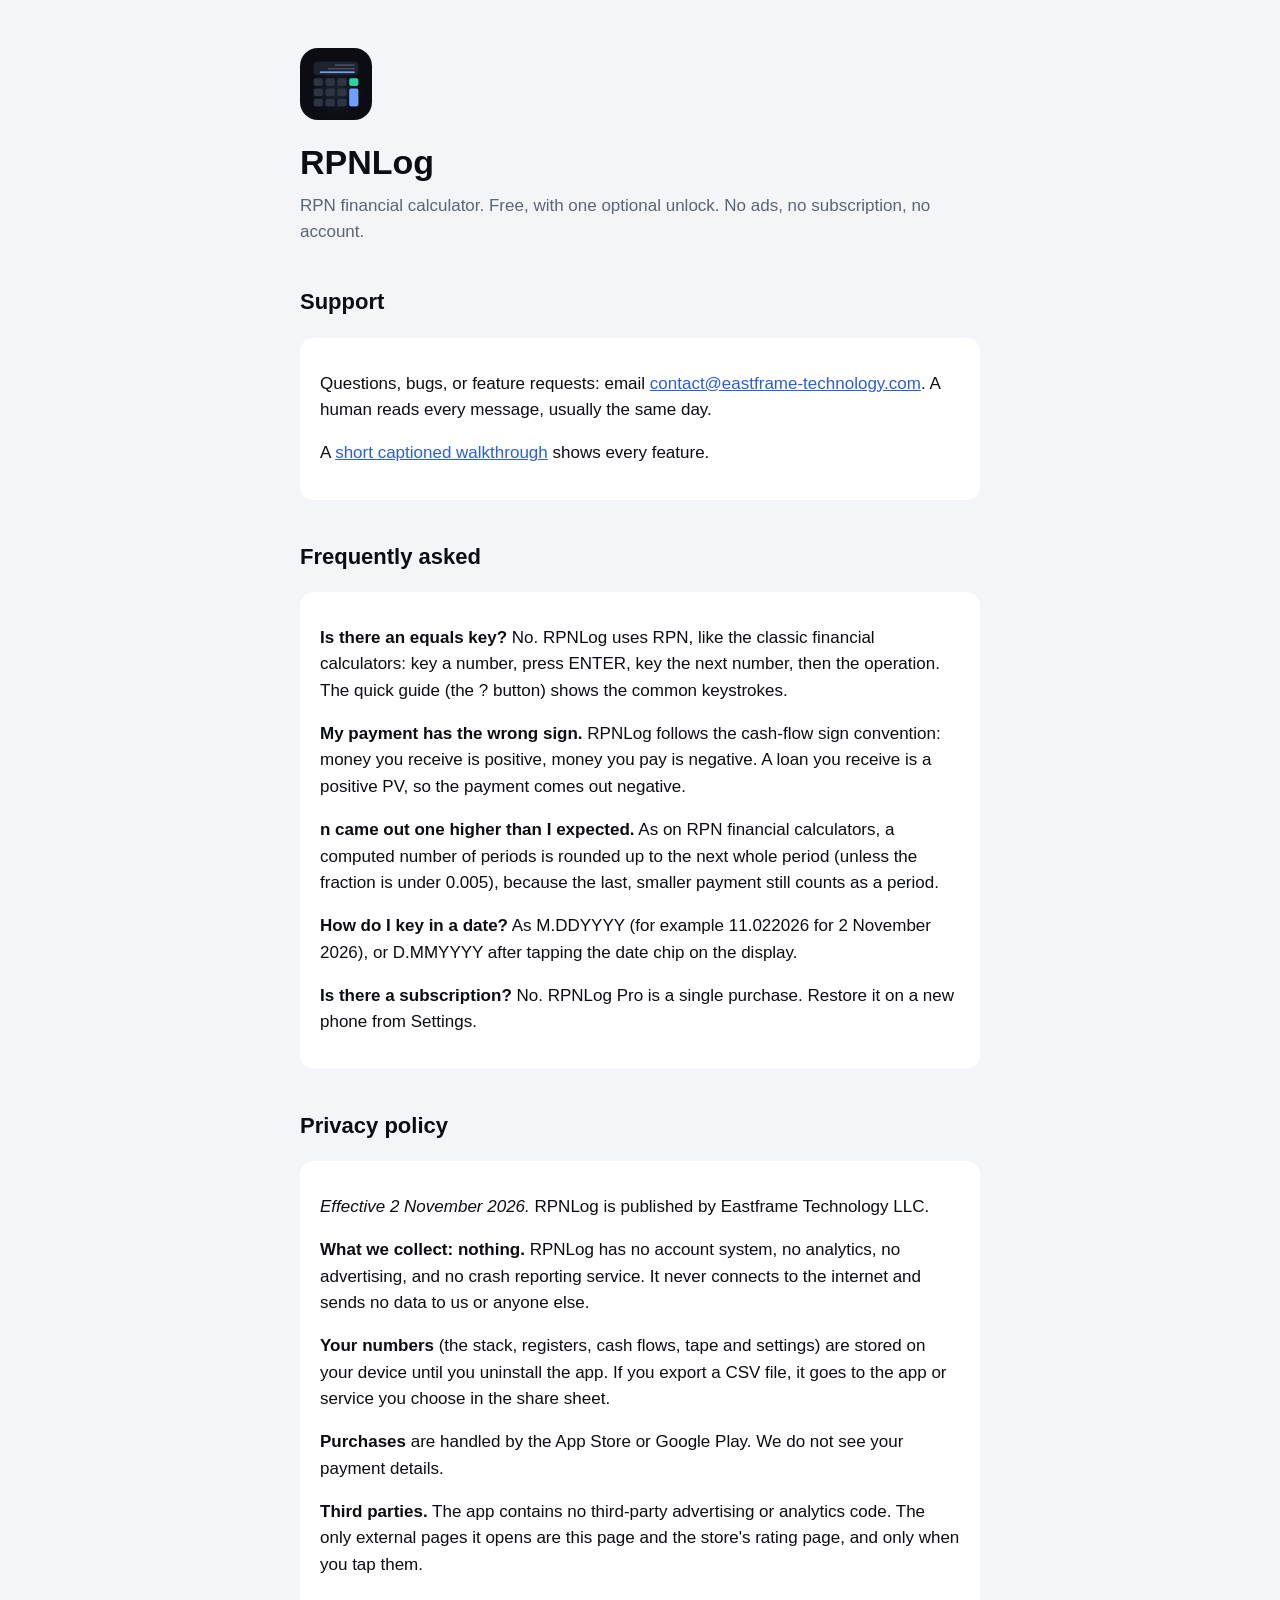
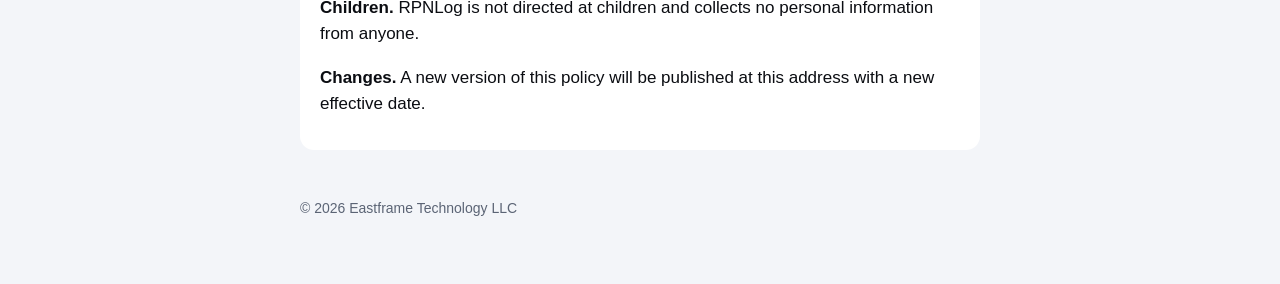
==== index.html @ e07fd2d0 "RPNLog support page and privacy policy Co-Authored-By: Claude Opus 5.5 <noreply@anthropic.com>" ====
<!doctype html>
<html lang="en">
<head>
<meta charset="utf-8">
<meta name="viewport" content="width=device-width, initial-scale=1">
<title>RPNLog support</title>
<meta name="description" content="Support and privacy policy for RPNLog, the RPN financial calculator.">
<style>
  :root { color-scheme: light dark; --bg:#f3f5f9; --fg:#0b0d12; --muted:#5b6475; --accent:#2b5fd9; --card:#ffffff; }
  @media (prefers-color-scheme: dark) { :root { --bg:#0b0d12; --fg:#ecf0f8; --muted:#9aa3b5; --accent:#6ea0ff; --card:#151922; } }
  body { margin:0; background:var(--bg); color:var(--fg); font:17px/1.55 -apple-system, BlinkMacSystemFont, "Segoe UI", Roboto, sans-serif; }
  main { max-width:680px; margin:0 auto; padding:48px 16px 64px; }
  h1 { font-size:34px; margin:0 0 4px; } h2 { margin-top:40px; font-size:22px; }
  p.lead { color:var(--muted); margin-top:0; }
  .card { background:var(--card); border-radius:14px; padding:16px 20px; margin:16px 0; }
  a { color:var(--accent); }
  .logo { width:72px; height:72px; border-radius:18px; display:block; margin-bottom:16px; }
  footer { color:var(--muted); font-size:14px; margin-top:48px; }
</style>
</head>
<body>
<main>
  <img class="logo" src="icon.png" alt="">
  <h1>RPNLog</h1>
  <p class="lead">RPN financial calculator. Free, with one optional unlock. No ads, no subscription, no account.</p>

  <h2 id="support">Support</h2>
  <div class="card">
    <p>Questions, bugs, or feature requests: email <a href="mailto:contact@eastframe-technology.com">contact@eastframe-technology.com</a>. A human reads every message, usually the same day.</p>
    <p>A <a href="rpnlog-ios-demo.mp4">short captioned walkthrough</a> shows every feature.</p>
  </div>

  <h2>Frequently asked</h2>
  <div class="card">
    <p><strong>Is there an equals key?</strong> No. RPNLog uses RPN, like the classic financial calculators: key a number, press ENTER, key the next number, then the operation. The quick guide (the ? button) shows the common keystrokes.</p>
    <p><strong>My payment has the wrong sign.</strong> RPNLog follows the cash-flow sign convention: money you receive is positive, money you pay is negative. A loan you receive is a positive PV, so the payment comes out negative.</p>
    <p><strong>n came out one higher than I expected.</strong> As on RPN financial calculators, a computed number of periods is rounded up to the next whole period (unless the fraction is under 0.005), because the last, smaller payment still counts as a period.</p>
    <p><strong>How do I key in a date?</strong> As M.DDYYYY (for example 11.022026 for 2 November 2026), or D.MMYYYY after tapping the date chip on the display.</p>
    <p><strong>Is there a subscription?</strong> No. RPNLog Pro is a single purchase. Restore it on a new phone from Settings.</p>
  </div>

  <h2 id="privacy">Privacy policy</h2>
  <div class="card">
    <p><em>Effective 2 November 2026.</em> RPNLog is published by Eastframe Technology LLC.</p>
    <p><strong>What we collect: nothing.</strong> RPNLog has no account system, no analytics, no advertising, and no crash reporting service. It never connects to the internet and sends no data to us or anyone else.</p>
    <p><strong>Your numbers</strong> (the stack, registers, cash flows, tape and settings) are stored on your device until you uninstall the app. If you export a CSV file, it goes to the app or service you choose in the share sheet.</p>
    <p><strong>Purchases</strong> are handled by the App Store or Google Play. We do not see your payment details.</p>
    <p><strong>Third parties.</strong> The app contains no third-party advertising or analytics code. The only external pages it opens are this page and the store's rating page, and only when you tap them.</p>
    <p><strong>Children.</strong> RPNLog is not directed at children and collects no personal information from anyone.</p>
    <p><strong>Changes.</strong> A new version of this policy will be published at this address with a new effective date.</p>
  </div>

  <footer>© 2026 Eastframe Technology LLC</footer>
</main>
</body>
</html>
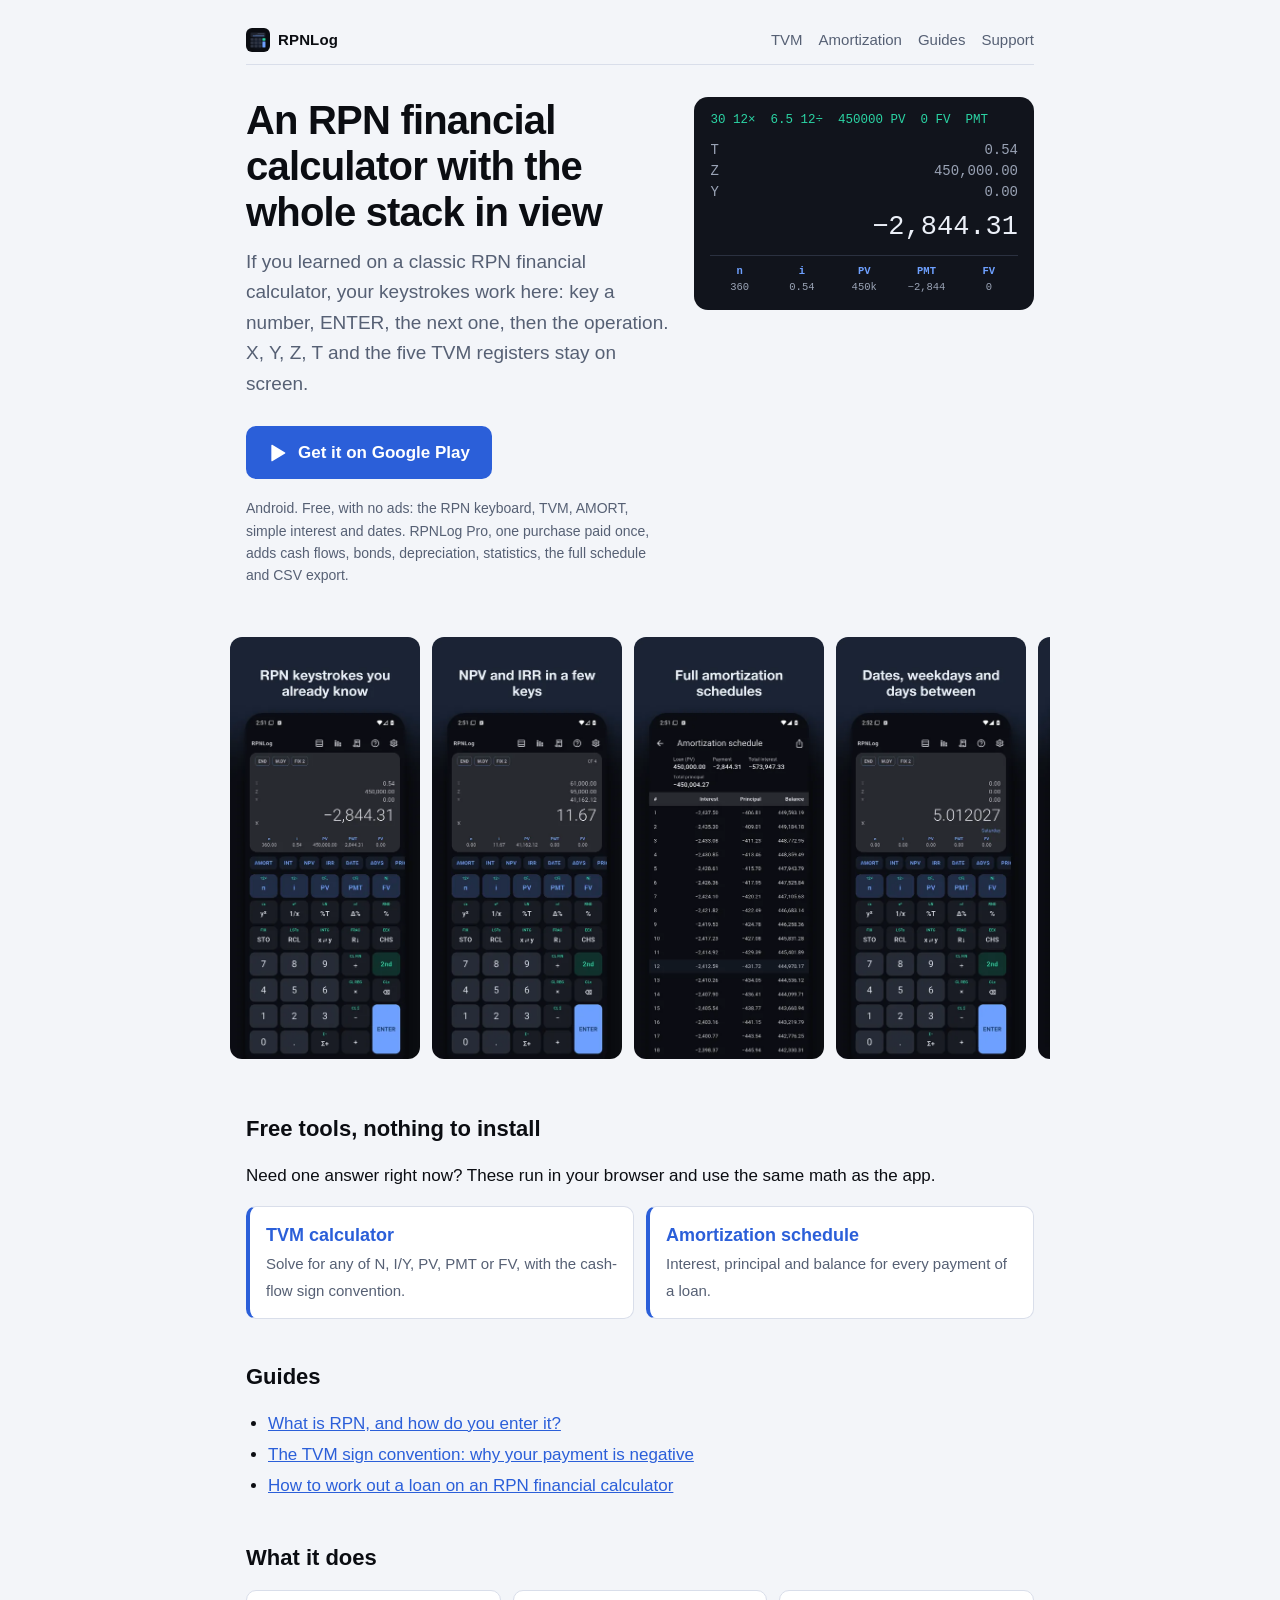
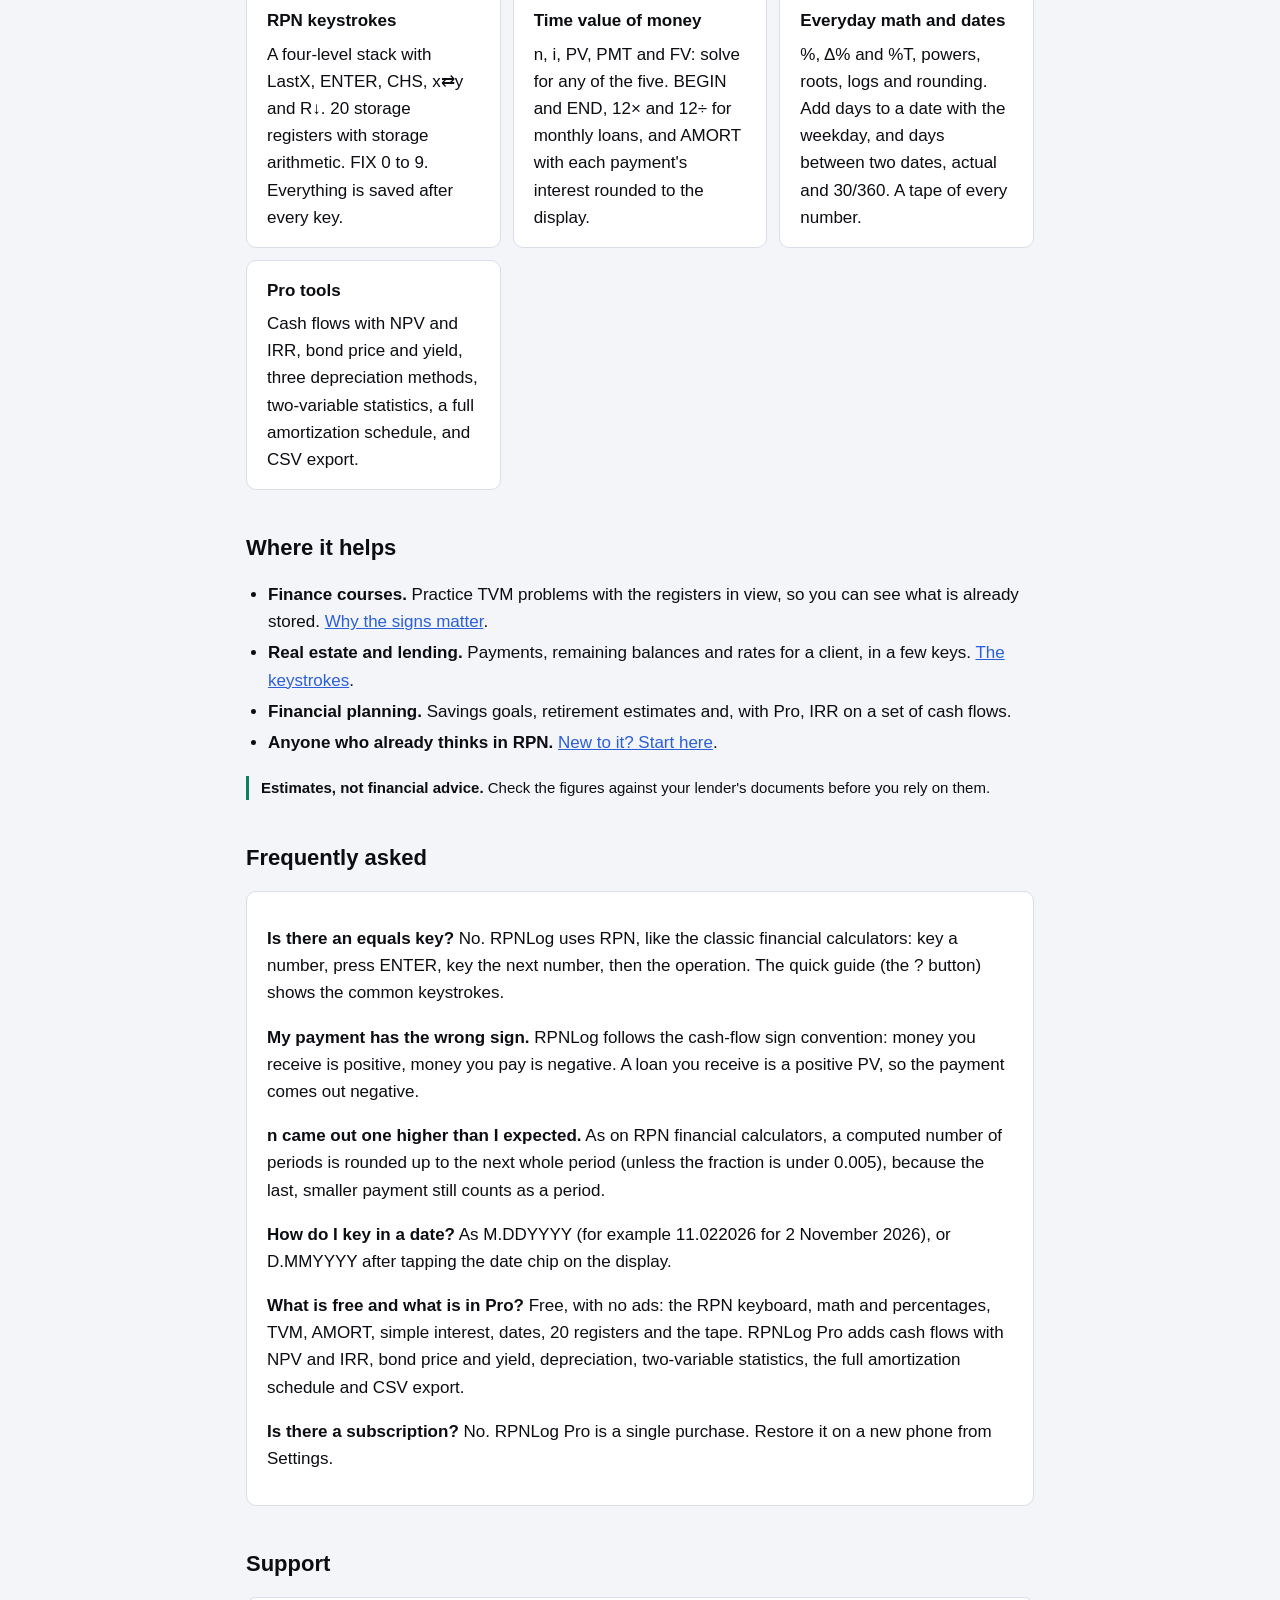
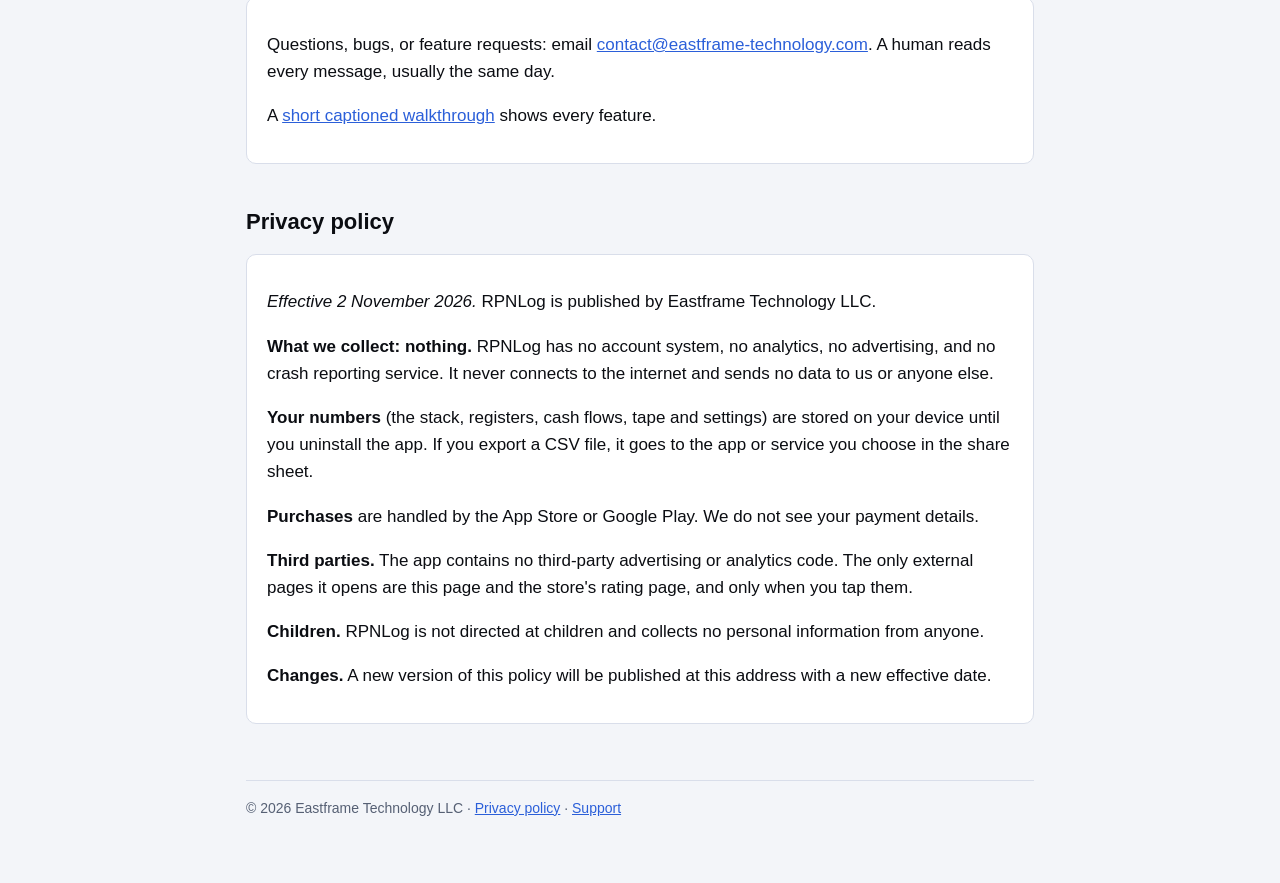
==== commit e1cfc6e1: "Landing page, free calculators, guides, privacy page and sitemap Search-focused site following resea" ====
--- a/index.html
+++ b/index.html
@@ -3,40 +3,95 @@
 <head>
 <meta charset="utf-8">
 <meta name="viewport" content="width=device-width, initial-scale=1">
-<title>RPNLog support</title>
-<meta name="description" content="Support and privacy policy for RPNLog, the RPN financial calculator.">
-<style>
-  :root { color-scheme: light dark; --bg:#f3f5f9; --fg:#0b0d12; --muted:#5b6475; --accent:#2b5fd9; --card:#ffffff; }
-  @media (prefers-color-scheme: dark) { :root { --bg:#0b0d12; --fg:#ecf0f8; --muted:#9aa3b5; --accent:#6ea0ff; --card:#151922; } }
-  body { margin:0; background:var(--bg); color:var(--fg); font:17px/1.55 -apple-system, BlinkMacSystemFont, "Segoe UI", Roboto, sans-serif; }
-  main { max-width:680px; margin:0 auto; padding:48px 16px 64px; }
-  h1 { font-size:34px; margin:0 0 4px; } h2 { margin-top:40px; font-size:22px; }
-  p.lead { color:var(--muted); margin-top:0; }
-  .card { background:var(--card); border-radius:14px; padding:16px 20px; margin:16px 0; }
-  a { color:var(--accent); }
-  .logo { width:72px; height:72px; border-radius:18px; display:block; margin-bottom:16px; }
-  footer { color:var(--muted); font-size:14px; margin-top:48px; }
-</style>
+<title>RPNLog: RPN financial calculator for Android, with free TVM tools</title>
+<meta name="description" content="RPNLog is an RPN financial calculator for Android: four-level stack, TVM, AMORT, NPV, IRR and bonds. No ads, no subscription. Free TVM calculator and amortization schedule on this site.">
+<link rel="canonical" href="https://eastframe-technology.github.io/rpnlog-support/">
+<meta property="og:type" content="website">
+<meta property="og:title" content="RPNLog: RPN financial calculator for Android">
+<meta property="og:description" content="RPNLog is an RPN financial calculator for Android: four-level stack, TVM, AMORT, NPV, IRR and bonds. No ads, no subscription. Free TVM calculator and amortization schedule on this site.">
+<meta property="og:image" content="https://eastframe-technology.github.io/rpnlog-support/img/og.jpg">
+<meta property="og:url" content="https://eastframe-technology.github.io/rpnlog-support/">
+<meta name="twitter:card" content="summary_large_image">
+<link rel="icon" href="icon.png">
+<link rel="stylesheet" href="style.css">
+<script type="application/ld+json">
+{"@context":"https://schema.org","@type":"MobileApplication","name":"RPNLog: Financial Calculator","operatingSystem":"Android","applicationCategory":"FinanceApplication","description":"RPN financial calculator with the four-level stack in view, TVM, AMORT, NPV, IRR, bonds, depreciation and statistics. No ads, no subscription, no account.","downloadUrl":"https://play.google.com/store/apps/details?id=com.eastframe.rpnlog","installUrl":"https://play.google.com/store/apps/details?id=com.eastframe.rpnlog","image":"https://eastframe-technology.github.io/rpnlog-support/img/og.jpg","offers":{"@type":"Offer","price":"0","priceCurrency":"USD"},"publisher":{"@type":"Organization","name":"Eastframe Technology LLC"}}
+</script>
 </head>
 <body>
 <main>
-  <img class="logo" src="icon.png" alt="">
-  <h1>RPNLog</h1>
-  <p class="lead">RPN financial calculator. Free, with one optional unlock. No ads, no subscription, no account.</p>
+  <nav><a class="home" href="./"><img src="icon.png" alt="" width="24" height="24">RPNLog</a><a href="tools/tvm-calculator.html">TVM</a><a href="tools/amortization-schedule.html">Amortization</a><a href="#guides">Guides</a><a href="#support">Support</a></nav>
+  <div class="heroline">
+    <div>
+      <h1>An RPN financial calculator with the whole stack in view</h1>
+      <p class="lead">If you learned on a classic RPN financial calculator, your keystrokes work here: key a number, ENTER, the next one, then the operation. X, Y, Z, T and the five TVM registers stay on screen.</p>
+      <a class="cta" href="https://play.google.com/store/apps/details?id=com.eastframe.rpnlog"><svg viewBox="0 0 24 24" aria-hidden="true"><path fill="currentColor" d="M4 2.8v18.4c0 .6.6.9 1.1.6l15.4-9.2c.5-.3.5-.9 0-1.2L5.1 2.2C4.6 1.9 4 2.2 4 2.8z"/></svg>Get it on Google Play</a>
+      <p class="note">Android. Free, with no ads: the RPN keyboard, TVM, AMORT, simple interest and dates. RPNLog Pro, one purchase paid once, adds cash flows, bonds, depreciation, statistics, the full schedule and CSV export.</p>
+    </div>
+    <div class="display" role="img" aria-label="A monthly payment worked out in RPNLog: 30 years at 6.5 percent on 450,000 gives a payment of minus 2,844.31.">
+      <p class="tape">30 12× &nbsp;6.5 12÷ &nbsp;450000 PV &nbsp;0 FV &nbsp;PMT</p>
+      <div class="row"><span>T</span><span>0.54</span></div>
+      <div class="row"><span>Z</span><span>450,000.00</span></div>
+      <div class="row"><span>Y</span><span>0.00</span></div>
+      <div class="x">−2,844.31</div>
+      <div class="regs"><div><b>n</b>360</div><div><b>i</b>0.54</div><div><b>PV</b>450k</div><div><b>PMT</b>−2,844</div><div><b>FV</b>0</div></div>
+    </div>
+  </div>
+
+  <div class="shots" aria-label="Screenshots">
+    <img src="img/shot-1.webp" width="190" height="422" alt="Calculator showing a payment of minus 2,844.31 with the stack and TVM registers on screen">
+    <img src="img/shot-2.webp" width="190" height="422" alt="An IRR of 11.67 percent from cash flows, with the keyboard" loading="lazy">
+    <img src="img/shot-3.webp" width="190" height="422" alt="Amortization schedule with interest, principal and balance per payment" loading="lazy">
+    <img src="img/shot-4.webp" width="190" height="422" alt="A date calculation showing the result and its weekday" loading="lazy">
+    <img src="img/shot-5.webp" width="190" height="422" alt="A bond price of 106.50 worked out from yield and coupon" loading="lazy">
+    <img src="img/shot-6.webp" width="190" height="422" alt="The calculator in its light theme with the whole stack in view" loading="lazy">
+  </div>
+
+  <h2>Free tools, nothing to install</h2>
+  <p>Need one answer right now? These run in your browser and use the same math as the app.</p>
+  <div class="toolrow">
+    <a href="tools/tvm-calculator.html"><strong>TVM calculator</strong><span>Solve for any of N, I/Y, PV, PMT or FV, with the cash-flow sign convention.</span></a>
+    <a href="tools/amortization-schedule.html"><strong>Amortization schedule</strong><span>Interest, principal and balance for every payment of a loan.</span></a>
+  </div>
+
+  <h2 id="guides">Guides</h2>
+  <ul>
+    <li><a href="guides/what-is-rpn.html">What is RPN, and how do you enter it?</a></li>
+    <li><a href="guides/tvm-sign-convention.html">The TVM sign convention: why your payment is negative</a></li>
+    <li><a href="guides/loan-payment-keystrokes.html">How to work out a loan on an RPN financial calculator</a></li>
+  </ul>
+
+  <h2>What it does</h2>
+  <div class="grid">
+    <div class="card"><h3>RPN keystrokes</h3>A four-level stack with LastX, ENTER, CHS, x⇄y and R↓. 20 storage registers with storage arithmetic. FIX 0 to 9. Everything is saved after every key.</div>
+    <div class="card"><h3>Time value of money</h3>n, i, PV, PMT and FV: solve for any of the five. BEGIN and END, 12× and 12÷ for monthly loans, and AMORT with each payment's interest rounded to the display.</div>
+    <div class="card"><h3>Everyday math and dates</h3>%, Δ% and %T, powers, roots, logs and rounding. Add days to a date with the weekday, and days between two dates, actual and 30/360. A tape of every number.</div>
+    <div class="card"><h3>Pro tools</h3>Cash flows with NPV and IRR, bond price and yield, three depreciation methods, two-variable statistics, a full amortization schedule, and CSV export.</div>
+  </div>
+
+  <h2>Where it helps</h2>
+  <ul>
+    <li><strong>Finance courses.</strong> Practice TVM problems with the registers in view, so you can see what is already stored. <a href="guides/tvm-sign-convention.html">Why the signs matter</a>.</li>
+    <li><strong>Real estate and lending.</strong> Payments, remaining balances and rates for a client, in a few keys. <a href="guides/loan-payment-keystrokes.html">The keystrokes</a>.</li>
+    <li><strong>Financial planning.</strong> Savings goals, retirement estimates and, with Pro, IRR on a set of cash flows.</li>
+    <li><strong>Anyone who already thinks in RPN.</strong> <a href="guides/what-is-rpn.html">New to it? Start here</a>.</li>
+  </ul>
+  <p class="caveat"><strong>Estimates, not financial advice.</strong> Check the figures against your lender's documents before you rely on them.</p>
+
+  <h2>Frequently asked</h2>
+  <div class="card faq">
+    <p><strong>Is there an equals key?</strong> No. RPNLog uses RPN, like the classic financial calculators: key a number, press ENTER, key the next number, then the operation. The quick guide (the ? button) shows the common keystrokes.</p>
+    <p><strong>My payment has the wrong sign.</strong> RPNLog follows the cash-flow sign convention: money you receive is positive, money you pay is negative. A loan you receive is a positive PV, so the payment comes out negative.</p>
+    <p><strong>n came out one higher than I expected.</strong> As on RPN financial calculators, a computed number of periods is rounded up to the next whole period (unless the fraction is under 0.005), because the last, smaller payment still counts as a period.</p>
+    <p><strong>How do I key in a date?</strong> As M.DDYYYY (for example 11.022026 for 2 November 2026), or D.MMYYYY after tapping the date chip on the display.</p>
+    <p><strong>What is free and what is in Pro?</strong> Free, with no ads: the RPN keyboard, math and percentages, TVM, AMORT, simple interest, dates, 20 registers and the tape. RPNLog Pro adds cash flows with NPV and IRR, bond price and yield, depreciation, two-variable statistics, the full amortization schedule and CSV export.</p>
+    <p><strong>Is there a subscription?</strong> No. RPNLog Pro is a single purchase. Restore it on a new phone from Settings.</p>
+  </div>
 
   <h2 id="support">Support</h2>
   <div class="card">
     <p>Questions, bugs, or feature requests: email <a href="mailto:contact@eastframe-technology.com">contact@eastframe-technology.com</a>. A human reads every message, usually the same day.</p>
     <p>A <a href="rpnlog-ios-demo.mp4">short captioned walkthrough</a> shows every feature.</p>
-  </div>
-
-  <h2>Frequently asked</h2>
-  <div class="card">
-    <p><strong>Is there an equals key?</strong> No. RPNLog uses RPN, like the classic financial calculators: key a number, press ENTER, key the next number, then the operation. The quick guide (the ? button) shows the common keystrokes.</p>
-    <p><strong>My payment has the wrong sign.</strong> RPNLog follows the cash-flow sign convention: money you receive is positive, money you pay is negative. A loan you receive is a positive PV, so the payment comes out negative.</p>
-    <p><strong>n came out one higher than I expected.</strong> As on RPN financial calculators, a computed number of periods is rounded up to the next whole period (unless the fraction is under 0.005), because the last, smaller payment still counts as a period.</p>
-    <p><strong>How do I key in a date?</strong> As M.DDYYYY (for example 11.022026 for 2 November 2026), or D.MMYYYY after tapping the date chip on the display.</p>
-    <p><strong>Is there a subscription?</strong> No. RPNLog Pro is a single purchase. Restore it on a new phone from Settings.</p>
   </div>
 
   <h2 id="privacy">Privacy policy</h2>
@@ -49,8 +104,7 @@
     <p><strong>Children.</strong> RPNLog is not directed at children and collects no personal information from anyone.</p>
     <p><strong>Changes.</strong> A new version of this policy will be published at this address with a new effective date.</p>
   </div>
-
-  <footer>© 2026 Eastframe Technology LLC</footer>
+  <footer>© 2026 Eastframe Technology LLC · <a href="privacy.html">Privacy policy</a> · <a href="#support">Support</a></footer>
 </main>
 </body>
 </html>
--- a/style.css
+++ b/style.css
@@ -0,0 +1,83 @@
+/* RPNLog: the near-black display and key colours from the icon. */
+:root { color-scheme: light dark; --bg:#f3f5f9; --fg:#0b0d12; --muted:#566074; --accent:#2b5fd9; --on-accent:#ffffff; --second:#0a7f61; --card:#ffffff; --line:#d9deea; --key:#e8ecf5; --warn:#b3261e; --display:#11141c; --display-fg:#ecf0f8; --display-muted:#9aa3b5; }
+@media (prefers-color-scheme: dark) { :root { --bg:#0b0d12; --fg:#ecf0f8; --muted:#a2abbd; --accent:#6ea0ff; --on-accent:#0b0d12; --second:#2bd4a4; --card:#151922; --line:#2b3140; --key:#232836; --warn:#ff8a80; --display:#171b25; } }
+* { box-sizing: border-box; }
+html { -webkit-text-size-adjust: 100%; }
+body { margin:0; background:var(--bg); color:var(--fg); font:17px/1.6 -apple-system, BlinkMacSystemFont, "Segoe UI", Roboto, sans-serif; }
+main { max-width:820px; margin:0 auto; padding:28px 16px 64px; }
+nav { display:flex; gap:16px; flex-wrap:wrap; font-size:15px; margin-bottom:32px; align-items:center; border-bottom:1px solid var(--line); padding-bottom:12px; }
+nav a { color:var(--muted); text-decoration:none; } nav a:hover { color:var(--fg); }
+nav a.home { color:var(--fg); font-weight:700; margin-right:auto; display:flex; align-items:center; gap:8px; letter-spacing:.01em; }
+nav img { width:24px; height:24px; border-radius:6px; }
+h1 { font-size:clamp(29px, 6vw, 40px); line-height:1.15; margin:0 0 12px; letter-spacing:-0.02em; }
+h2 { margin-top:44px; font-size:22px; line-height:1.3; } h3 { font-size:17px; margin:24px 0 6px; }
+p.lead { color:var(--muted); font-size:19px; margin-top:0; }
+a { color:var(--accent); }
+.mono, code, pre, .keys { font-family:ui-monospace, "SF Mono", Menlo, Consolas, monospace; }
+.card { background:var(--card); border:1px solid var(--line); border-radius:10px; padding:16px 20px; margin:16px 0; overflow-wrap:anywhere; }
+.cta { display:inline-flex; align-items:center; gap:10px; background:var(--accent); color:var(--on-accent); text-decoration:none; font-weight:650; padding:13px 22px; border-radius:10px; margin:8px 0 4px; }
+.cta svg { width:20px; height:20px; }
+.note { color:var(--muted); font-size:14px; }
+.heroline { display:grid; grid-template-columns:minmax(0, 1.25fr) minmax(0, 1fr); gap:24px; align-items:start; }
+.display { background:var(--display); color:var(--display-fg); border-radius:14px; padding:14px 16px; font:14px/1.5 ui-monospace, "SF Mono", Menlo, Consolas, monospace; }
+.display .label { color:var(--display-muted); font-size:12px; }
+.display .row { display:flex; justify-content:space-between; gap:12px; color:var(--display-muted); }
+.display .x { color:var(--display-fg); font-size:27px; text-align:right; margin:4px 0 8px; }
+.display .regs { display:grid; grid-template-columns:repeat(5, minmax(0, 1fr)); gap:4px; font-size:10.5px; text-align:center; border-top:1px solid #2b3140; padding-top:8px; color:var(--display-muted); }
+.display .regs b { display:block; font-weight:600; color:#6ea0ff; }
+.display .tape { color:#2bd4a4; font-size:12.5px; margin:0 0 10px; overflow-wrap:anywhere; }
+.shots { display:flex; gap:12px; overflow-x:auto; padding:8px 16px 12px; margin:28px -16px 0; scroll-snap-type:x mandatory; }
+.shots img { width:190px; height:auto; aspect-ratio:400/889; border-radius:12px; flex:none; scroll-snap-align:start; background:#0b0d12; }
+.grid { display:grid; grid-template-columns:repeat(auto-fit, minmax(220px, 1fr)); gap:12px; }
+.grid .card { margin:0; } .grid h3 { margin-top:0; }
+.toolrow { display:grid; grid-template-columns:repeat(auto-fit, minmax(240px, 1fr)); gap:12px; margin:16px 0; }
+.toolrow a { display:block; background:var(--card); border:1px solid var(--line); border-left:4px solid var(--accent); border-radius:10px; padding:14px 16px; text-decoration:none; color:var(--fg); }
+.toolrow a:hover { background:var(--key); }
+.toolrow strong { display:block; font-size:18px; color:var(--accent); }
+.toolrow span { font-size:15px; color:var(--muted); }
+ul, ol { padding-left:22px; } li { margin:4px 0; }
+.tablewrap { overflow-x:auto; }
+table { border-collapse:collapse; width:100%; font-size:15px; } td, th { border-bottom:1px solid var(--line); padding:7px 6px; text-align:left; vertical-align:top; }
+td.n, th.n { text-align:right; font-variant-numeric:tabular-nums; white-space:nowrap; }
+code { font-size:14px; background:var(--key); padding:1px 5px; border-radius:5px; overflow-wrap:anywhere; }
+pre.formula { background:var(--card); border:1px solid var(--line); border-radius:8px; padding:10px 14px; font-size:14px; line-height:1.6; white-space:pre-wrap; overflow-wrap:anywhere; }
+.keys { background:var(--display); color:var(--display-fg); border-radius:8px; padding:10px 14px; font-size:14px; line-height:1.7; margin:12px 0; overflow-wrap:anywhere; }
+.keys b { color:#2bd4a4; font-weight:600; }
+footer { color:var(--muted); font-size:14px; margin-top:56px; border-top:1px solid var(--line); padding-top:16px; }
+/* Calculators */
+.tool { background:var(--card); border:1px solid var(--line); border-radius:12px; padding:16px; margin:20px 0; }
+.solve { display:grid; grid-template-columns:repeat(5, minmax(0, 1fr)); gap:6px; margin:6px 0 16px; }
+.solve label { display:block; }
+.solve input { position:absolute; opacity:0; width:1px; height:1px; }
+.solve span { display:block; text-align:center; background:var(--key); border-radius:8px; padding:9px 0; font:600 15px ui-monospace, "SF Mono", Menlo, Consolas, monospace; cursor:pointer; }
+.solve input:checked + span { background:var(--accent); color:var(--on-accent); }
+.solve input:focus-visible + span { outline:2px solid var(--accent); outline-offset:1px; }
+.legendline { font-size:14px; color:var(--muted); }
+.reg { display:grid; grid-template-columns:62px minmax(0, 1fr) auto; gap:8px; align-items:center; margin:8px 0; }
+.reg > label { font:600 15px ui-monospace, "SF Mono", Menlo, Consolas, monospace; }
+.reg small { display:block; font:12px -apple-system, BlinkMacSystemFont, "Segoe UI", Roboto, sans-serif; color:var(--muted); }
+input, select { font:inherit; font-size:18px; color:var(--fg); background:var(--bg); border:1px solid var(--line); border-radius:8px; padding:9px 10px; min-width:0; width:100%; font-variant-numeric:tabular-nums; }
+input.solved { border-color:var(--accent); color:var(--accent); font-weight:650; background:transparent; }
+input:focus, select:focus, button:focus-visible { outline:2px solid var(--accent); outline-offset:1px; }
+.keybtns { display:flex; gap:4px; }
+button.key { font:600 14px ui-monospace, "SF Mono", Menlo, Consolas, monospace; background:var(--key); color:var(--fg); border:0; border-radius:8px; height:42px; min-width:42px; padding:0 8px; cursor:pointer; }
+button.key:disabled { opacity:.35; cursor:default; }
+button.chip { font:inherit; font-size:14px; background:transparent; color:var(--accent); border:1px solid var(--line); border-radius:999px; padding:5px 12px; cursor:pointer; }
+.chips { display:flex; flex-wrap:wrap; gap:6px; margin:0 0 14px; align-items:center; }
+.fields { display:grid; grid-template-columns:repeat(2, minmax(0, 1fr)); gap:12px; }
+.field { display:flex; flex-direction:column; gap:4px; font-size:14px; color:var(--muted); min-width:0; }
+.answer { margin-top:14px; border-top:1px solid var(--line); padding-top:12px; }
+.answer .big { font:600 30px/1.2 ui-monospace, "SF Mono", Menlo, Consolas, monospace; color:var(--accent); overflow-wrap:anywhere; }
+.answer p { margin:6px 0 0; font-size:15px; color:var(--muted); }
+.msg { color:var(--warn); margin:14px 0 0; font-size:15px; }
+.summary { display:grid; grid-template-columns:repeat(2, minmax(0, 1fr)); gap:10px 16px; margin-top:16px; border-top:1px solid var(--line); padding-top:14px; }
+.summary b { display:block; font:600 21px/1.25 ui-monospace, "SF Mono", Menlo, Consolas, monospace; color:var(--accent); overflow-wrap:anywhere; }
+.summary span { font-size:14px; color:var(--muted); }
+.schedule { max-height:440px; overflow:auto; border:1px solid var(--line); border-radius:8px; margin-top:8px; }
+.schedule table { font-size:13.5px; } .schedule th { position:sticky; top:0; background:var(--card); }
+.schedule td, .schedule th { padding:6px 7px; }
+details summary { cursor:pointer; color:var(--accent); font-weight:600; margin-top:14px; }
+.applink { font-size:15px; color:var(--muted); border-left:3px solid var(--line); padding-left:12px; margin:16px 0; }
+.caveat { font-size:15px; border-left:3px solid var(--second); padding-left:12px; margin:20px 0; }
+@media (max-width: 620px) { .heroline { grid-template-columns:minmax(0, 1fr); } }
+@media (max-width: 480px) { nav { gap:12px; font-size:14px; } nav a.home { width:100%; margin-bottom:2px; } .reg { grid-template-columns:66px minmax(0, 1fr) auto; gap:6px; } button.key { min-width:38px; padding:0 5px; } .summary b { font-size:18px; } .answer .big { font-size:27px; } .schedule table { font-size:12.5px; } .schedule td, .schedule th { padding:5px 4px; } }
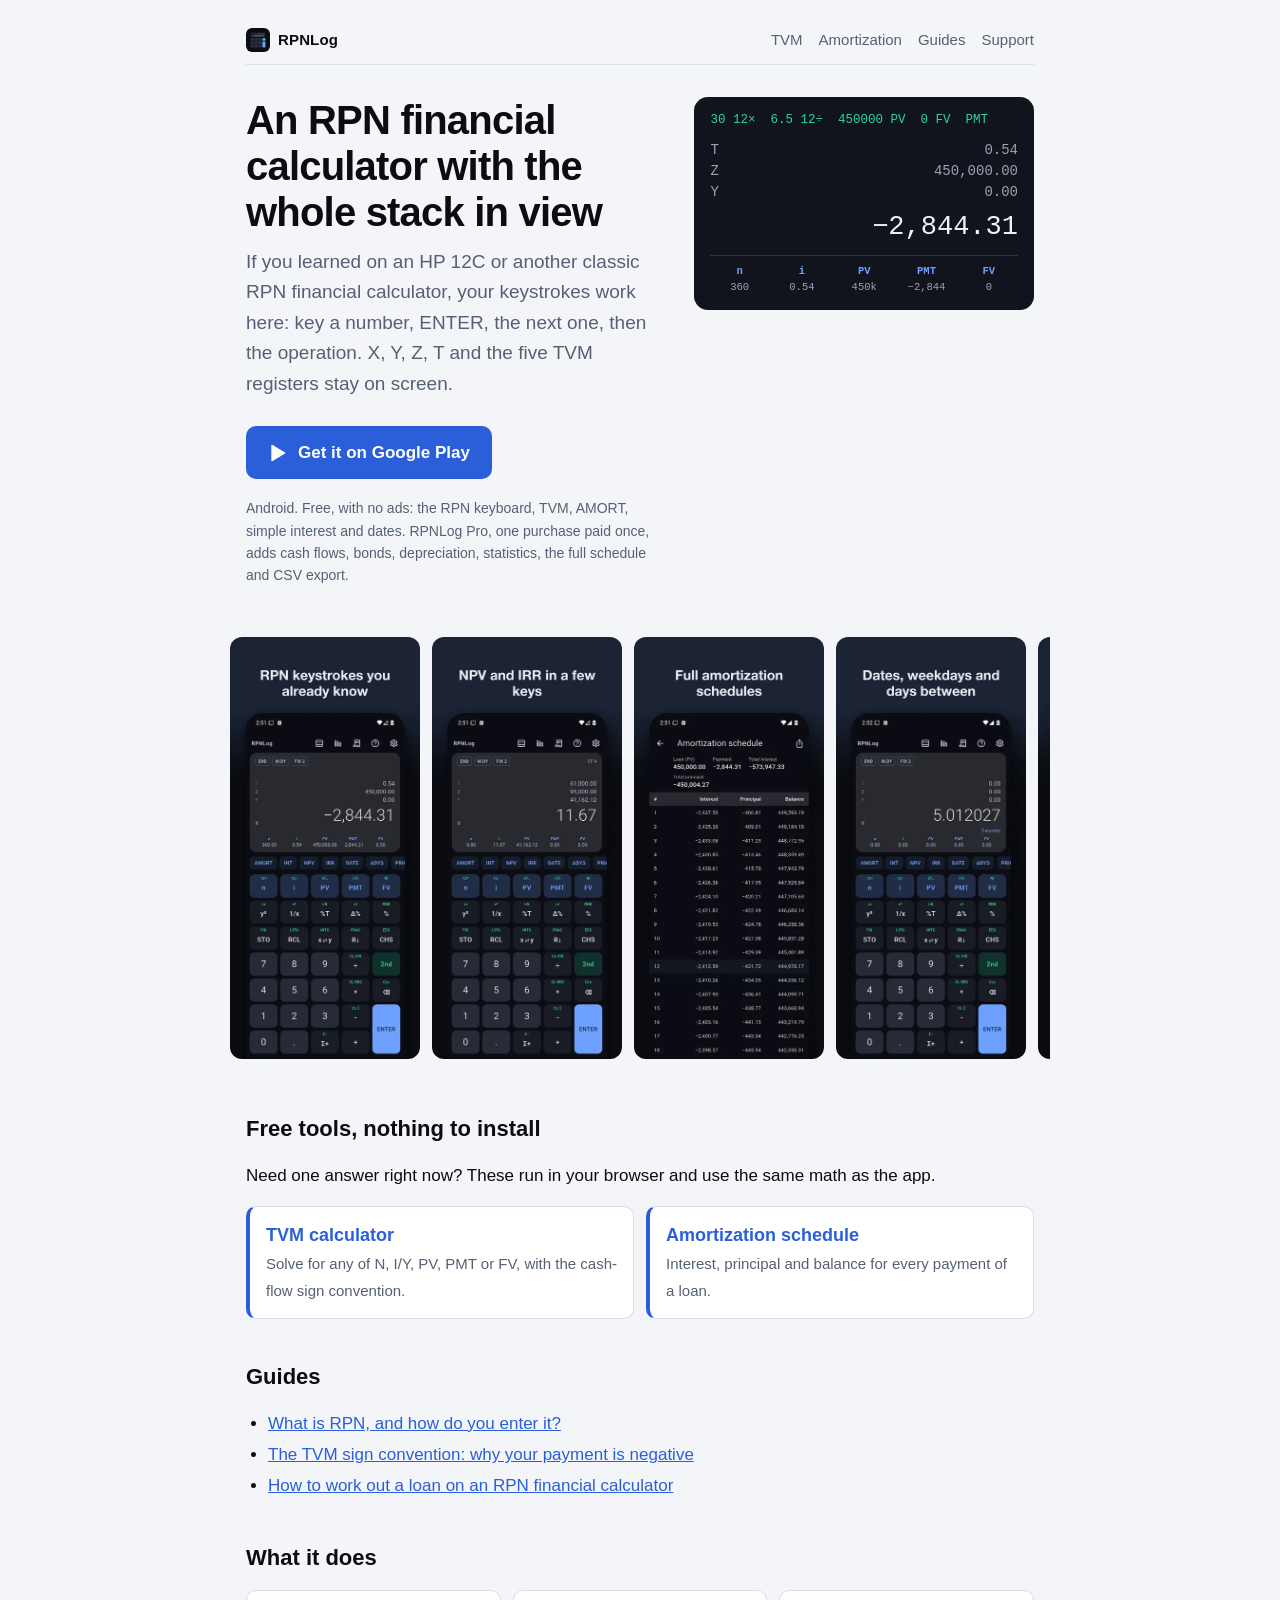
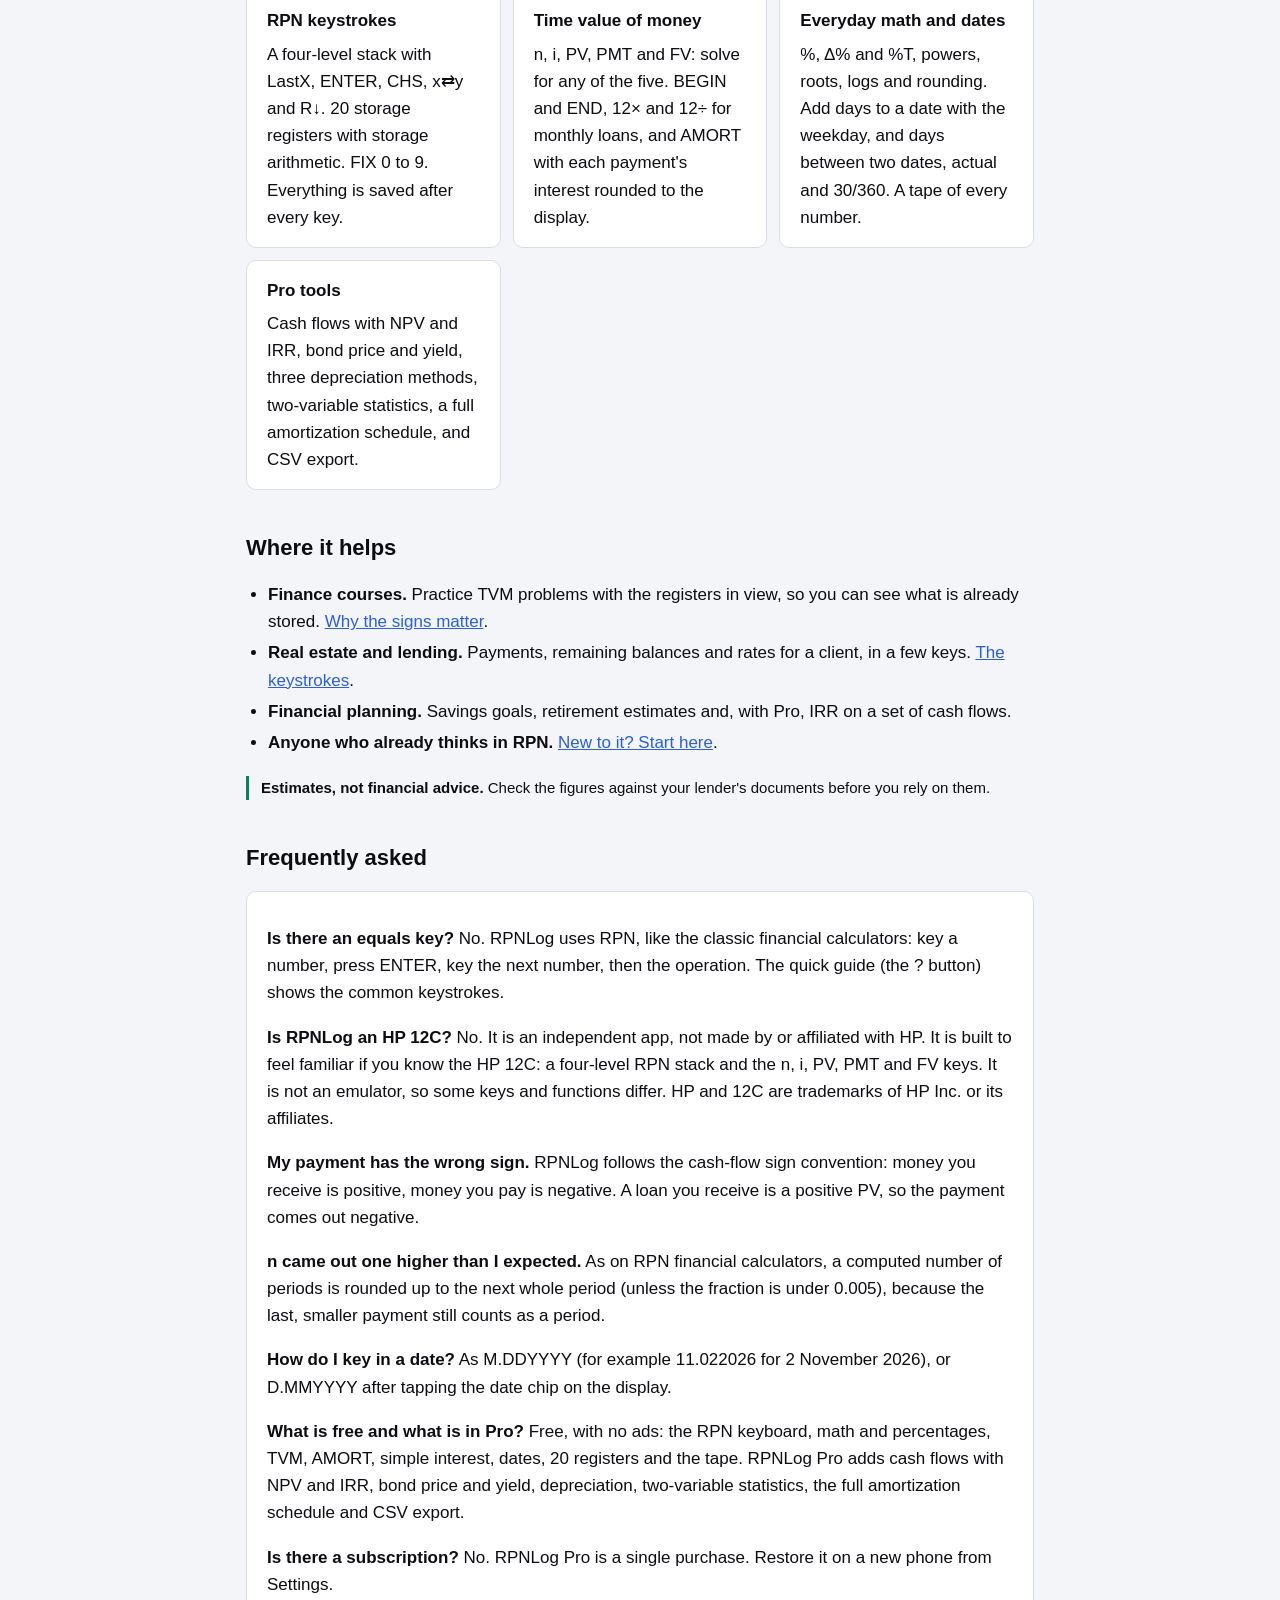
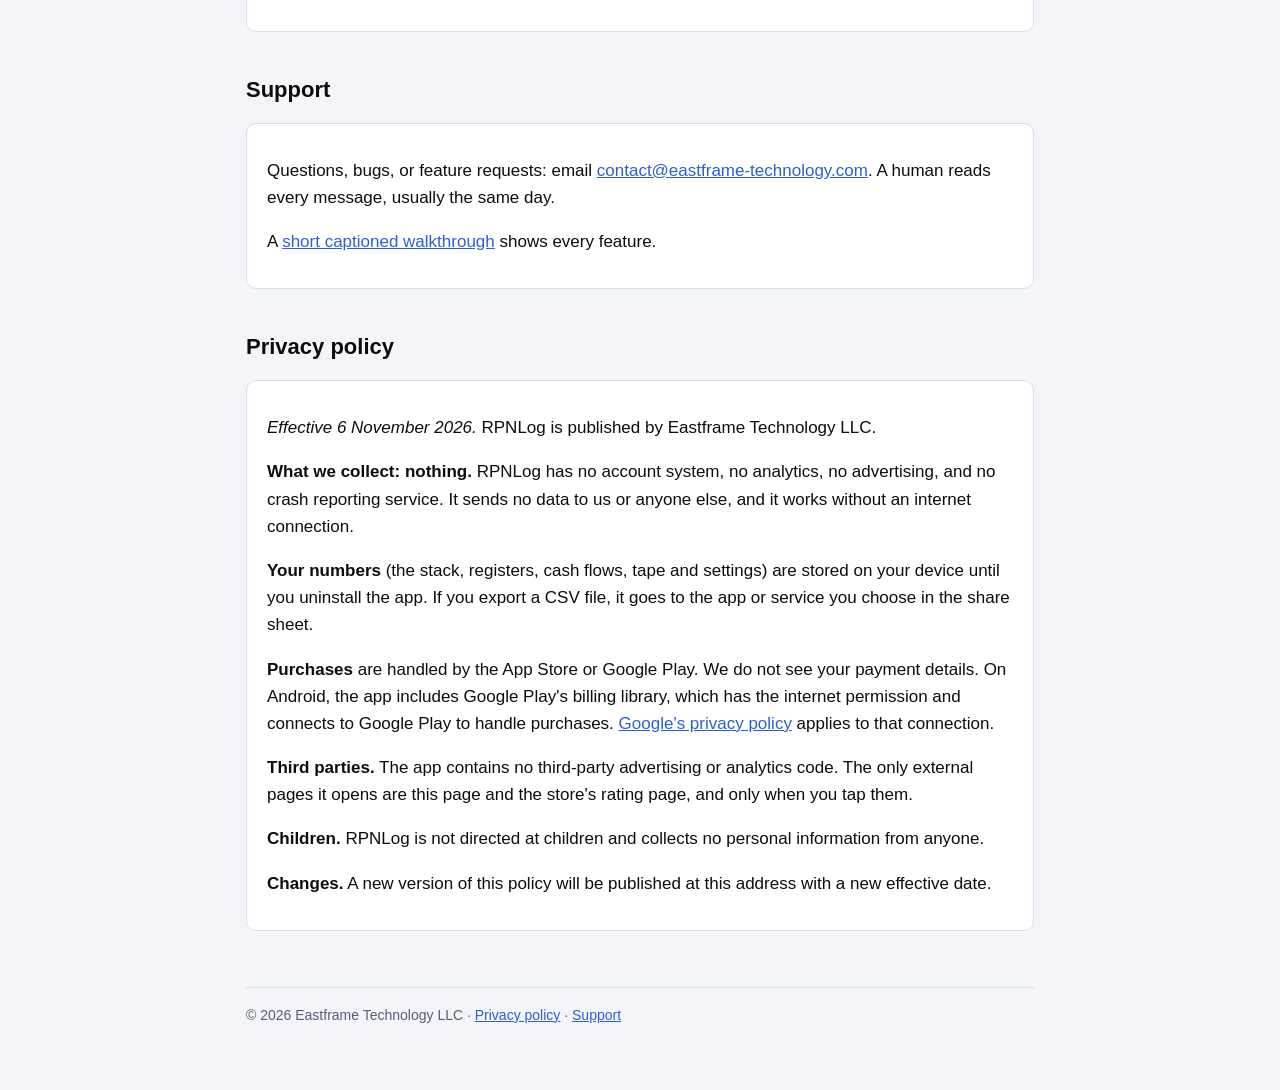
==== commit b00561c1: "Privacy policy: say accurately what the Android build connects to Co-Authored-By: Claude Opus 5.5 <n" ====
--- a/index.html
+++ b/index.html
@@ -3,7 +3,7 @@
 <head>
 <meta charset="utf-8">
 <meta name="viewport" content="width=device-width, initial-scale=1">
-<title>RPNLog: RPN financial calculator for Android, with free TVM tools</title>
+<title>RPNLog: 12C-style RPN financial calculator for Android, with free TVM tools</title>
 <meta name="description" content="RPNLog is an RPN financial calculator for Android: four-level stack, TVM, AMORT, NPV, IRR and bonds. No ads, no subscription. Free TVM calculator and amortization schedule on this site.">
 <link rel="canonical" href="https://eastframe-technology.github.io/rpnlog-support/">
 <meta property="og:type" content="website">
@@ -24,7 +24,7 @@
   <div class="heroline">
     <div>
       <h1>An RPN financial calculator with the whole stack in view</h1>
-      <p class="lead">If you learned on a classic RPN financial calculator, your keystrokes work here: key a number, ENTER, the next one, then the operation. X, Y, Z, T and the five TVM registers stay on screen.</p>
+      <p class="lead">If you learned on an HP 12C or another classic RPN financial calculator, your keystrokes work here: key a number, ENTER, the next one, then the operation. X, Y, Z, T and the five TVM registers stay on screen.</p>
       <a class="cta" href="https://play.google.com/store/apps/details?id=com.eastframe.rpnlog"><svg viewBox="0 0 24 24" aria-hidden="true"><path fill="currentColor" d="M4 2.8v18.4c0 .6.6.9 1.1.6l15.4-9.2c.5-.3.5-.9 0-1.2L5.1 2.2C4.6 1.9 4 2.2 4 2.8z"/></svg>Get it on Google Play</a>
       <p class="note">Android. Free, with no ads: the RPN keyboard, TVM, AMORT, simple interest and dates. RPNLog Pro, one purchase paid once, adds cash flows, bonds, depreciation, statistics, the full schedule and CSV export.</p>
     </div>
@@ -81,6 +81,7 @@
   <h2>Frequently asked</h2>
   <div class="card faq">
     <p><strong>Is there an equals key?</strong> No. RPNLog uses RPN, like the classic financial calculators: key a number, press ENTER, key the next number, then the operation. The quick guide (the ? button) shows the common keystrokes.</p>
+    <p><strong>Is RPNLog an HP 12C?</strong> No. It is an independent app, not made by or affiliated with HP. It is built to feel familiar if you know the HP 12C: a four-level RPN stack and the n, i, PV, PMT and FV keys. It is not an emulator, so some keys and functions differ. HP and 12C are trademarks of HP Inc. or its affiliates.</p>
     <p><strong>My payment has the wrong sign.</strong> RPNLog follows the cash-flow sign convention: money you receive is positive, money you pay is negative. A loan you receive is a positive PV, so the payment comes out negative.</p>
     <p><strong>n came out one higher than I expected.</strong> As on RPN financial calculators, a computed number of periods is rounded up to the next whole period (unless the fraction is under 0.005), because the last, smaller payment still counts as a period.</p>
     <p><strong>How do I key in a date?</strong> As M.DDYYYY (for example 11.022026 for 2 November 2026), or D.MMYYYY after tapping the date chip on the display.</p>
@@ -96,10 +97,10 @@
 
   <h2 id="privacy">Privacy policy</h2>
   <div class="card">
-    <p><em>Effective 2 November 2026.</em> RPNLog is published by Eastframe Technology LLC.</p>
-    <p><strong>What we collect: nothing.</strong> RPNLog has no account system, no analytics, no advertising, and no crash reporting service. It never connects to the internet and sends no data to us or anyone else.</p>
+    <p><em>Effective 6 November 2026.</em> RPNLog is published by Eastframe Technology LLC.</p>
+    <p><strong>What we collect: nothing.</strong> RPNLog has no account system, no analytics, no advertising, and no crash reporting service. It sends no data to us or anyone else, and it works without an internet connection.</p>
     <p><strong>Your numbers</strong> (the stack, registers, cash flows, tape and settings) are stored on your device until you uninstall the app. If you export a CSV file, it goes to the app or service you choose in the share sheet.</p>
-    <p><strong>Purchases</strong> are handled by the App Store or Google Play. We do not see your payment details.</p>
+    <p><strong>Purchases</strong> are handled by the App Store or Google Play. We do not see your payment details. On Android, the app includes Google Play's billing library, which has the internet permission and connects to Google Play to handle purchases. <a href="https://policies.google.com/privacy">Google's privacy policy</a> applies to that connection.</p>
     <p><strong>Third parties.</strong> The app contains no third-party advertising or analytics code. The only external pages it opens are this page and the store's rating page, and only when you tap them.</p>
     <p><strong>Children.</strong> RPNLog is not directed at children and collects no personal information from anyone.</p>
     <p><strong>Changes.</strong> A new version of this policy will be published at this address with a new effective date.</p>
